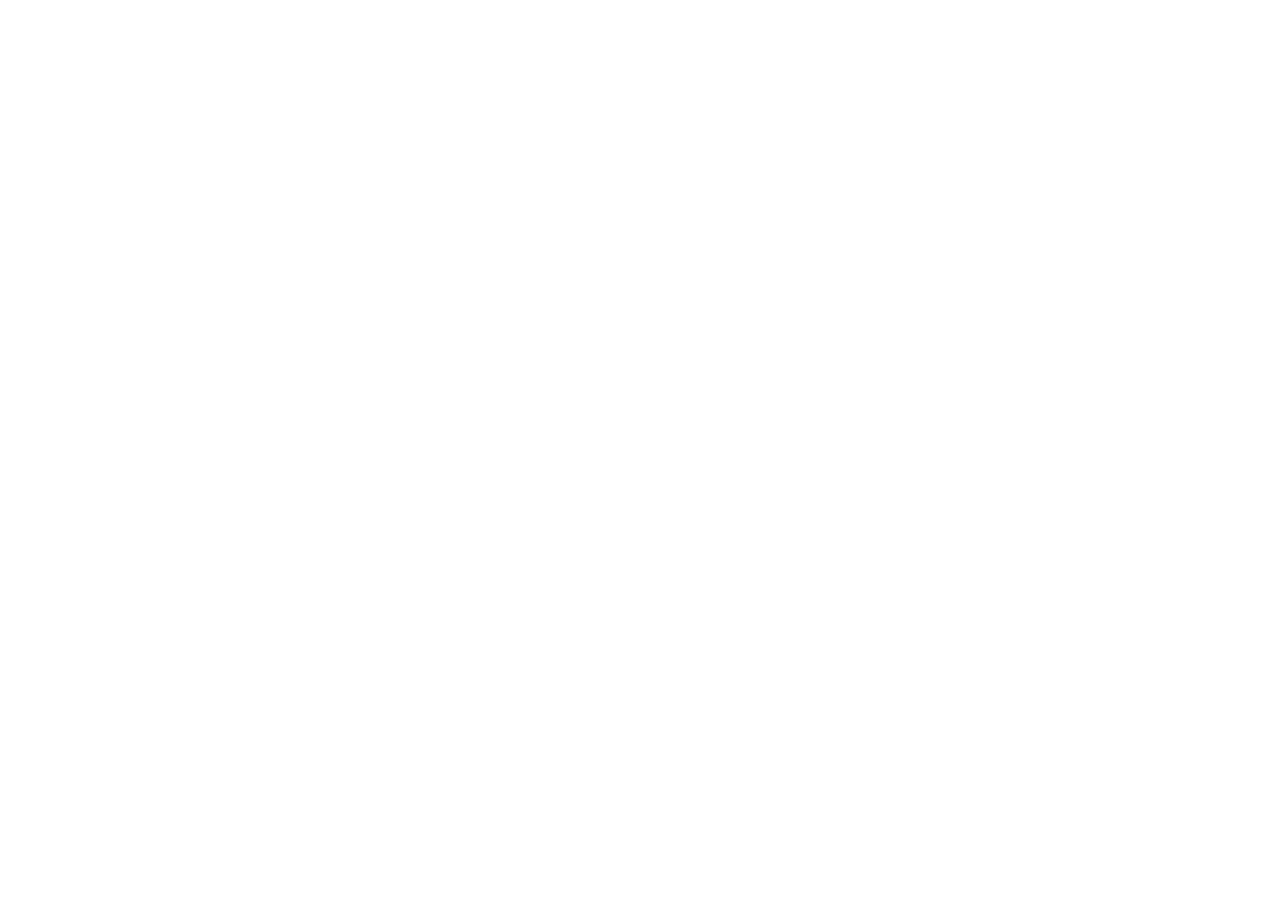
==== index.html @ 0f8b955e "Add files via upload" ====
<!DOCTYPE html>
<html>

<head>
        <title>Alura Plus</title>
        <meta charset="UTF-8">
        <meta name="viewport" content="width=device-width, intial-scale=1">
        <link rel="stylesheet" href="styles.css">
    </head>

    <body></body>

</html>
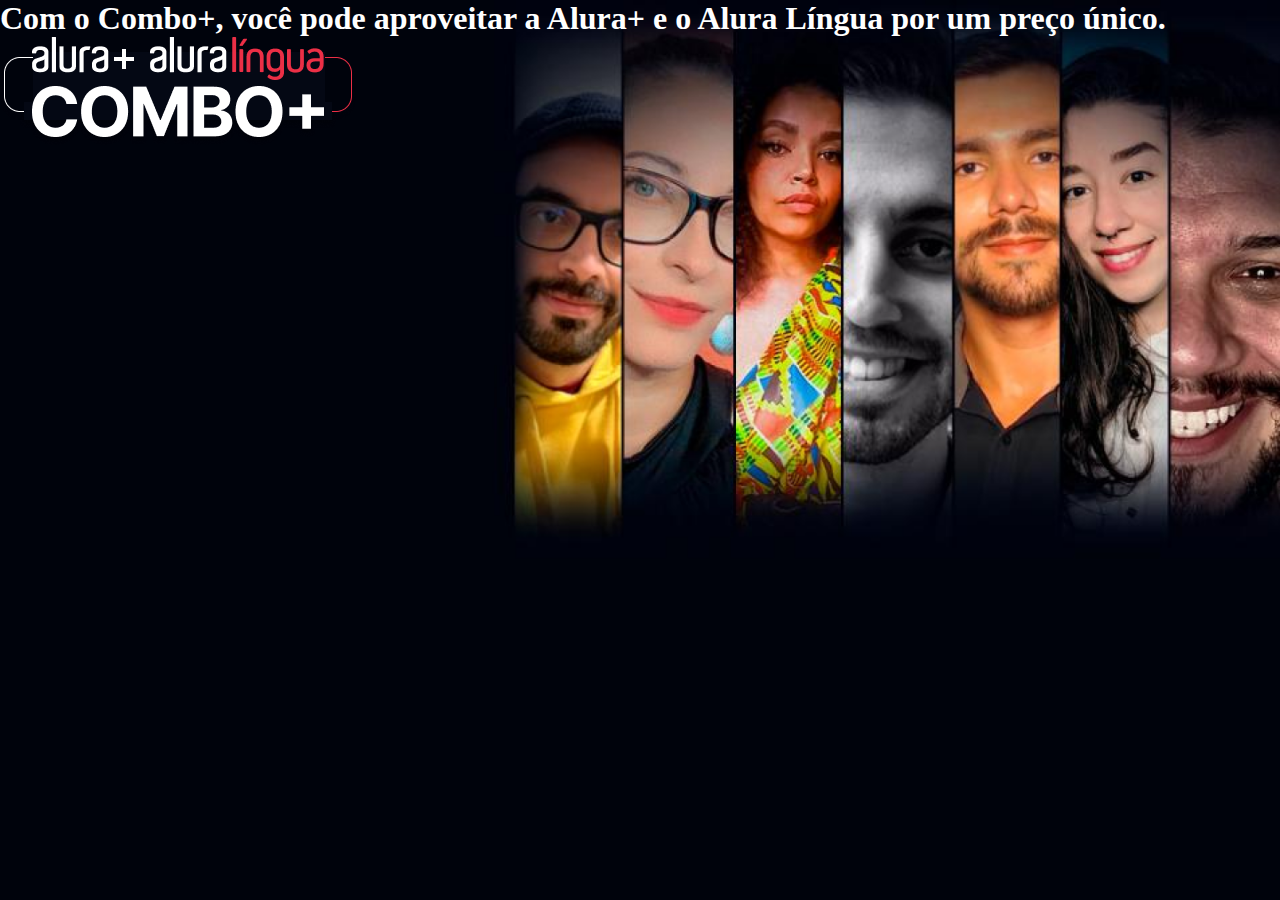
==== commit 73768d66: "Add files via upload" ====
--- a/index.html
+++ b/index.html
@@ -5,9 +5,14 @@
         <title>Alura Plus</title>
         <meta charset="UTF-8">
         <meta name="viewport" content="width=device-width, intial-scale=1">
-        <link rel="stylesheet" href="styles.css">
+        <link rel="stylesheet" href="style.css">
     </head>
 
-    <body></body>
+    <body>
+        <section class="container principal">
+        <h1>Com o Combo+, você pode aproveitar a Alura+ e o Alura Língua por um preço único.</h1>
+        <img src="img/Combo" alt="O combo+ é a junção do alura+ e o alura lingua">
+        </section>
+    </body>
 
 </html>--- a/style.css
+++ b/style.css
@@ -0,0 +1,26 @@
+:root {
+    --branco-principal: #FFFFFF;
+    --cinza-secundario: #C0C0C0;
+    --botao-azul: #167BF7;
+    --cor-de-fundo: #00030C;
+}
+
+body {
+    background-color: var(--cor-de-fundo);
+    color: var(--branco-principal);
+}
+
+*{
+    margin: 0;
+    padding: 0;
+}
+
+.principal {
+    background-image:url("img/Background");
+    background-repeat: no-repeat;
+    background-size: contain;
+}
+
+.container {
+    height: 100vh
+}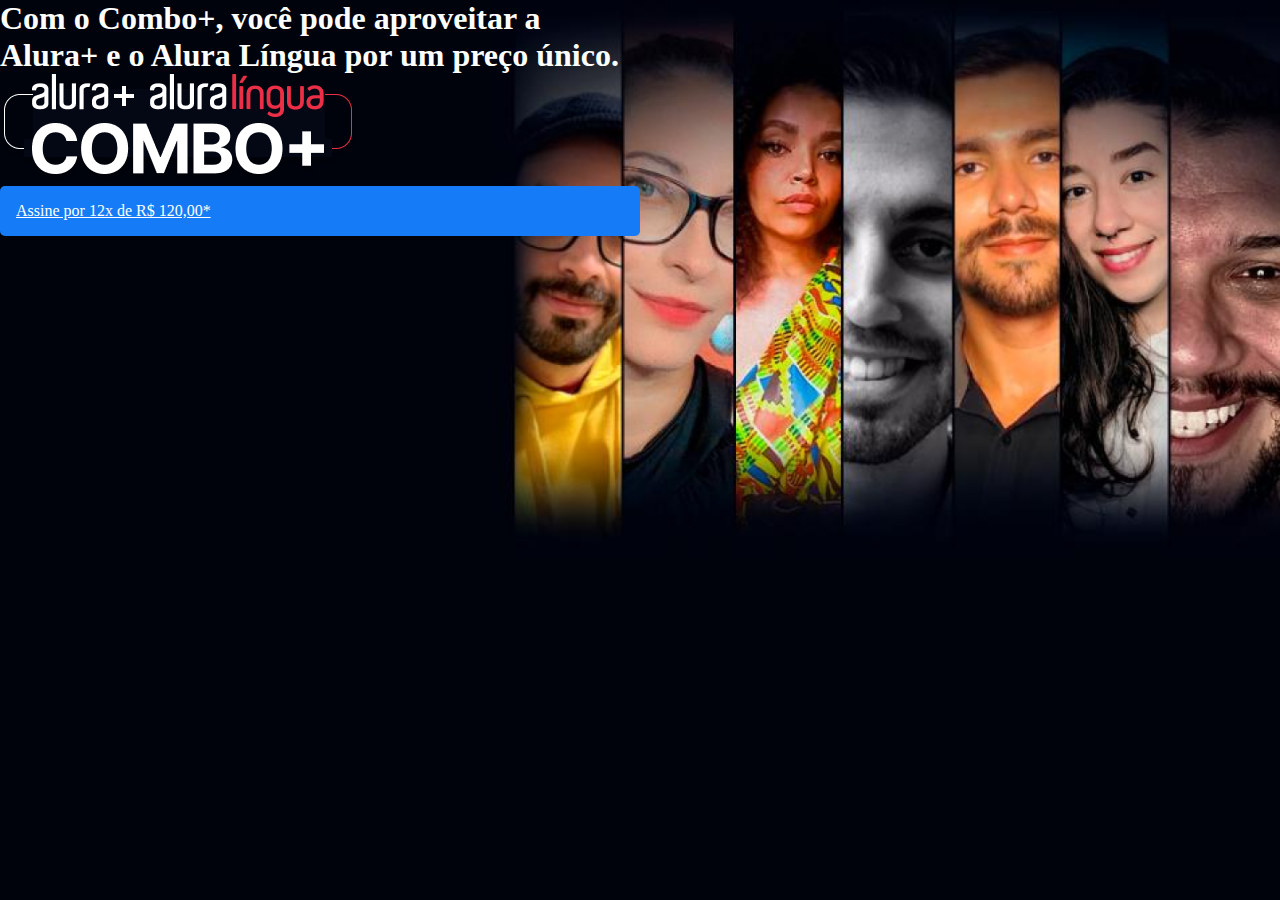
==== commit cb0c177d: "Add files via upload" ====
--- a/index.html
+++ b/index.html
@@ -10,8 +10,11 @@
 
     <body>
         <section class="container principal">
-        <h1>Com o Combo+, você pode aproveitar a Alura+ e o Alura Língua por um preço único.</h1>
-        <img src="img/Combo" alt="O combo+ é a junção do alura+ e o alura lingua">
+        <div>
+            <h1>Com o Combo+, você pode aproveitar a Alura+ e o Alura Língua por um preço único.</h1>
+            <img src="img/Combo" alt="O combo+ é a junção do alura+ e o alura lingua">
+            <a href="www.alura.com.br" class="container_botao">Assine por 12x de R$ 120,00*</a>
+        </div>
         </section>
     </body>
 
--- a/style.css
+++ b/style.css
@@ -22,5 +22,15 @@
 }
 
 .container {
-    height: 100vh
+    height: 100vh;
+    display: grid;
+    grid-template-columns: 50% 50%;
+}
+
+.container_botao {
+    background-color: var(--botao-azul);
+    border-radius: 5px;
+    padding: 1em;
+    color: var(--branco-principal);
+    display: block;
 }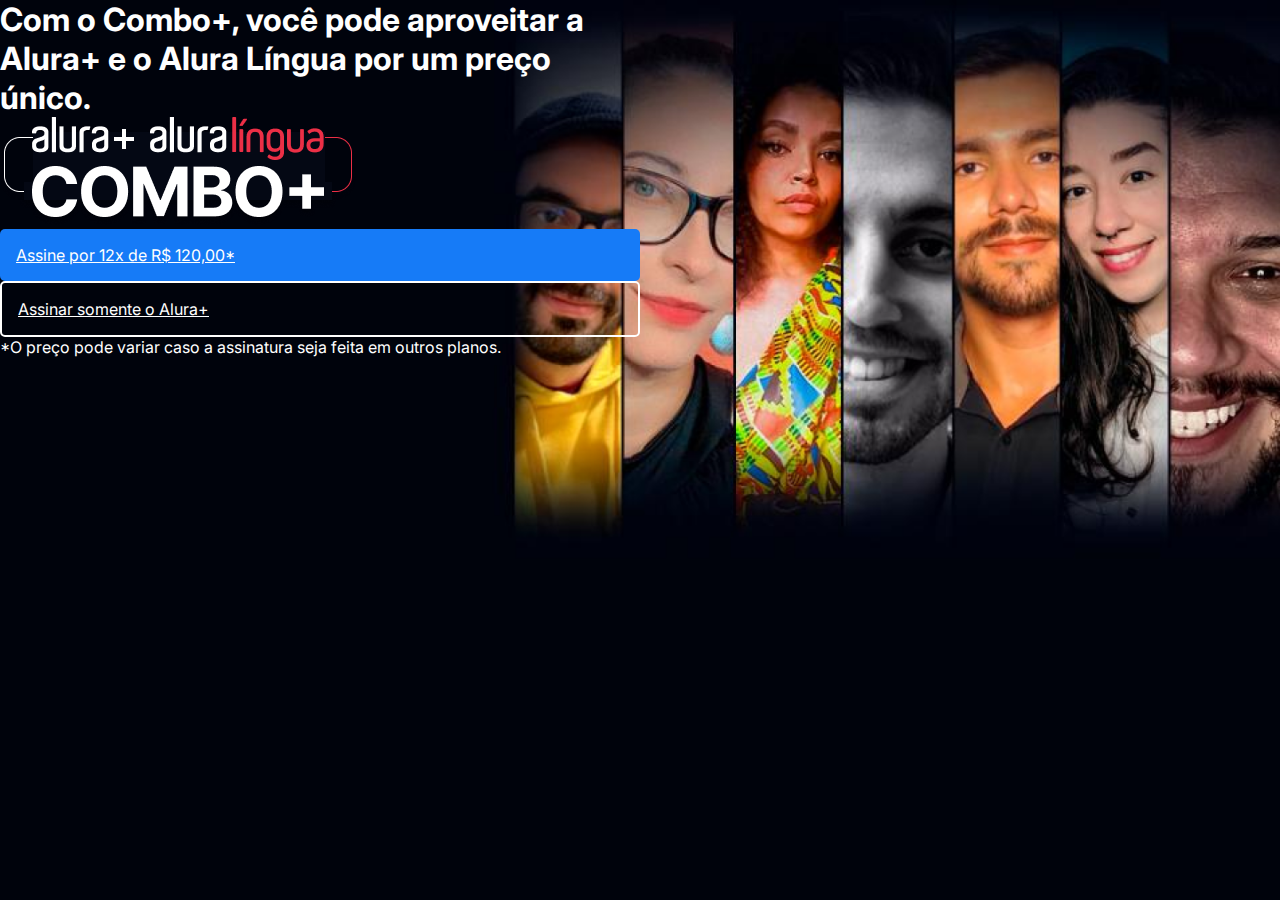
==== commit f1f5a1fc: "Add files via upload" ====
--- a/index.html
+++ b/index.html
@@ -6,6 +6,9 @@
         <meta charset="UTF-8">
         <meta name="viewport" content="width=device-width, intial-scale=1">
         <link rel="stylesheet" href="style.css">
+        <link rel="preconnect" href="https://fonts.googleapis.com">
+        <link rel="preconnect" href="https://fonts.gstatic.com" crossorigin>
+        <link href="https://fonts.googleapis.com/css2?family=Inter:wght@400;700&display=swap" rel="stylesheet">
     </head>
 
     <body>
@@ -14,8 +17,10 @@
             <h1>Com o Combo+, você pode aproveitar a Alura+ e o Alura Língua por um preço único.</h1>
             <img src="img/Combo" alt="O combo+ é a junção do alura+ e o alura lingua">
             <a href="www.alura.com.br" class="container_botao">Assine por 12x de R$ 120,00*</a>
-        </div>
-        </section>
-    </body>
+        <a href="www.alura.com.br" class="container_botao botao_secundario">Assinar somente o Alura+</a>
+        <p class="container_aviso">*O preço pode variar caso a assinatura seja feita em outros planos.</p>
+    </div>
+    </section>
+</body>
 
 </html>--- a/style.css
+++ b/style.css
@@ -3,11 +3,15 @@
     --cinza-secundario: #C0C0C0;
     --botao-azul: #167BF7;
     --cor-de-fundo: #00030C;
+    --fonte-principal: 'Inter';
 }
 
 body {
     background-color: var(--cor-de-fundo);
     color: var(--branco-principal);
+    font-family: var(--fonte-principal);
+    font-size:16px;
+    font-weight: 400;
 }
 
 *{
@@ -33,4 +37,9 @@
     padding: 1em;
     color: var(--branco-principal);
     display: block;
-}+}
+
+.botao_secundario{
+    background-color: transparent;
+    border: 2px solid var(--branco-principal)
+}
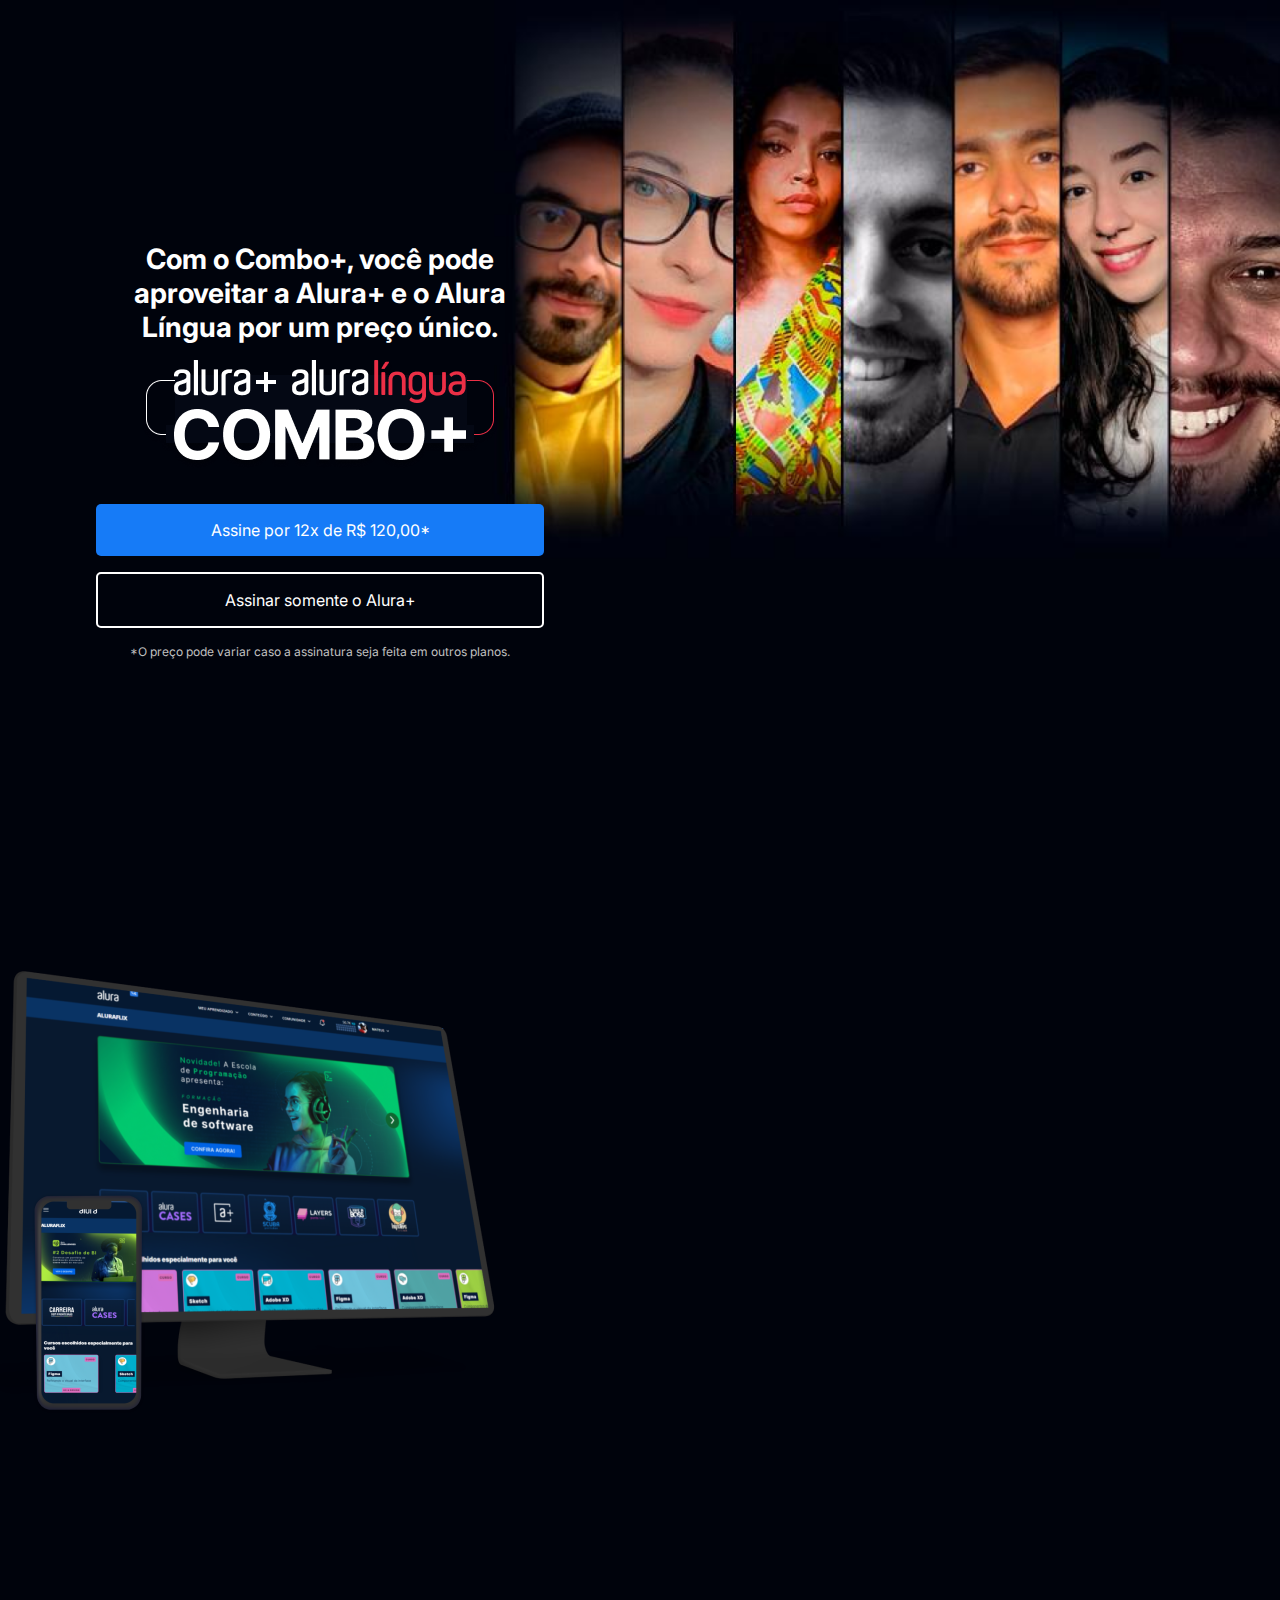
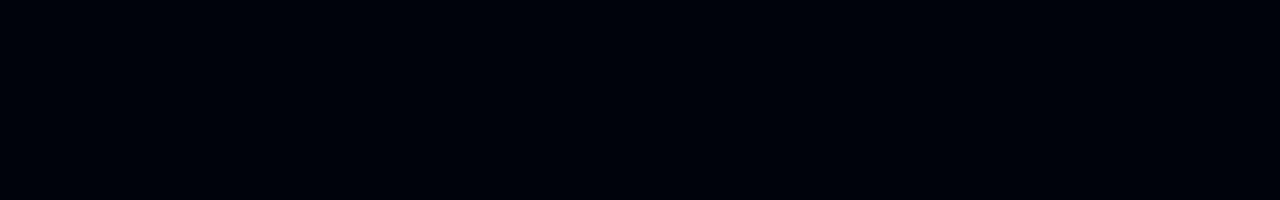
==== commit e64c8408: "Add files via upload" ====
--- a/index.html
+++ b/index.html
@@ -9,18 +9,24 @@
         <link rel="preconnect" href="https://fonts.googleapis.com">
         <link rel="preconnect" href="https://fonts.gstatic.com" crossorigin>
         <link href="https://fonts.googleapis.com/css2?family=Inter:wght@400;700&display=swap" rel="stylesheet">
-    </head>
-
+</head>
     <body>
         <section class="container principal">
-        <div>
-            <h1>Com o Combo+, você pode aproveitar a Alura+ e o Alura Língua por um preço único.</h1>
-            <img src="img/Combo" alt="O combo+ é a junção do alura+ e o alura lingua">
+        <div class="container_caixa">
+            <h1 class="container_titulo">Com o Combo+, você pode aproveitar a Alura+ e o Alura Língua por um preço único.</h1>
+            <img src="img/Combo" alt="O combo+ é a junção do alura+ e o alura lingua" class="container_imagem">
             <a href="www.alura.com.br" class="container_botao">Assine por 12x de R$ 120,00*</a>
         <a href="www.alura.com.br" class="container_botao botao_secundario">Assinar somente o Alura+</a>
         <p class="container_aviso">*O preço pode variar caso a assinatura seja feita em outros planos.</p>
     </div>
     </section>
+
+    <section class="container secundario">
+        <img src="img/Plataformas.png" alt="Um monitor e um celular com alura plus aberto" class="secundario_imagem">
+        <div class="container_descricao">
+            <h2 c></h2>
+        </div> 
+    </section>
 </body>
 
 </html>--- a/style.css
+++ b/style.css
@@ -23,6 +23,8 @@
     background-image:url("img/Background");
     background-repeat: no-repeat;
     background-size: contain;
+    align-items: center;
+    text-align: center;
 }
 
 .container {
@@ -37,9 +39,29 @@
     padding: 1em;
     color: var(--branco-principal);
     display: block;
+    text-decoration: none;
+    margin-bottom: 1em;
 }
 
 .botao_secundario{
     background-color: transparent;
     border: 2px solid var(--branco-principal)
 }
+
+.container_aviso {
+    font-size:12px;
+    color: var(--cinza-secundario);
+}
+
+.container_titulo {
+    font-size: 28px;
+    font-weight: 700;
+}
+
+.container_imagem {
+    margin: 1em 0 2em 0;
+}
+
+.container_caixa {
+    margin: 0 6em;
+}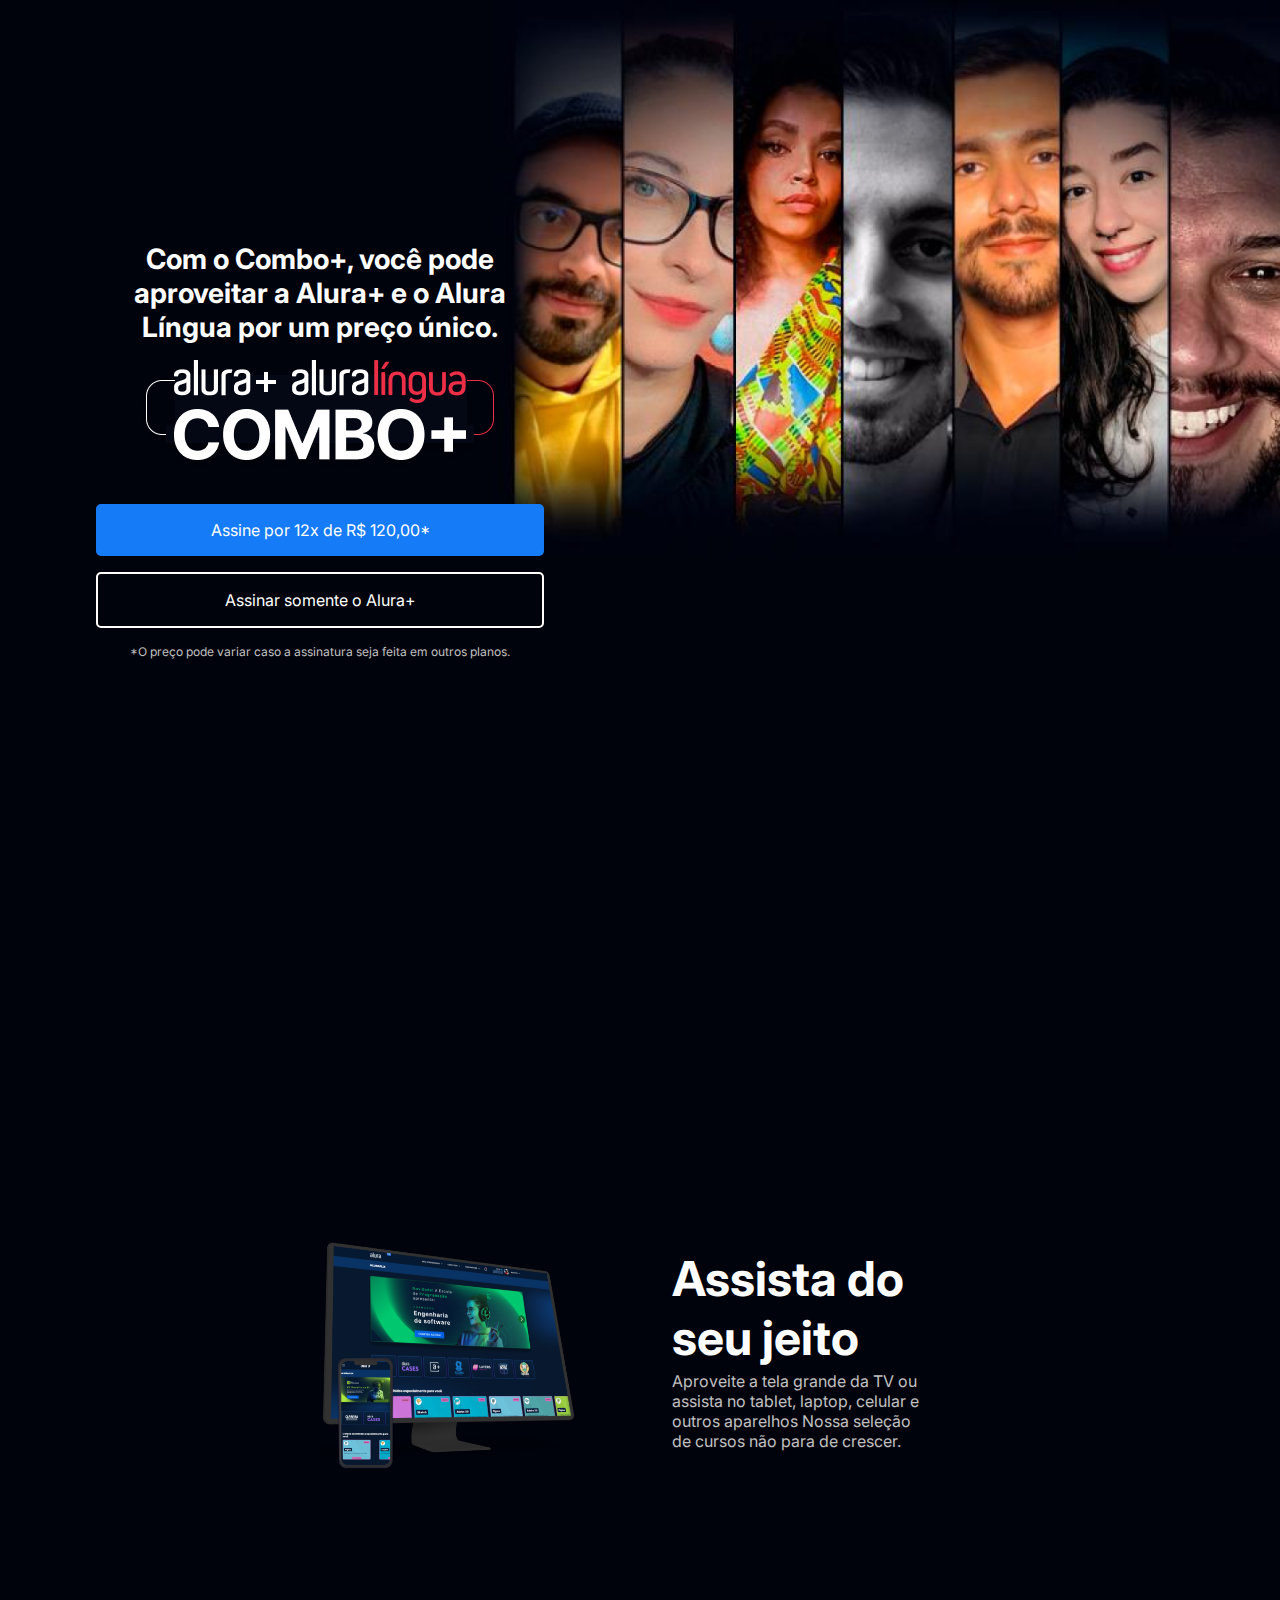
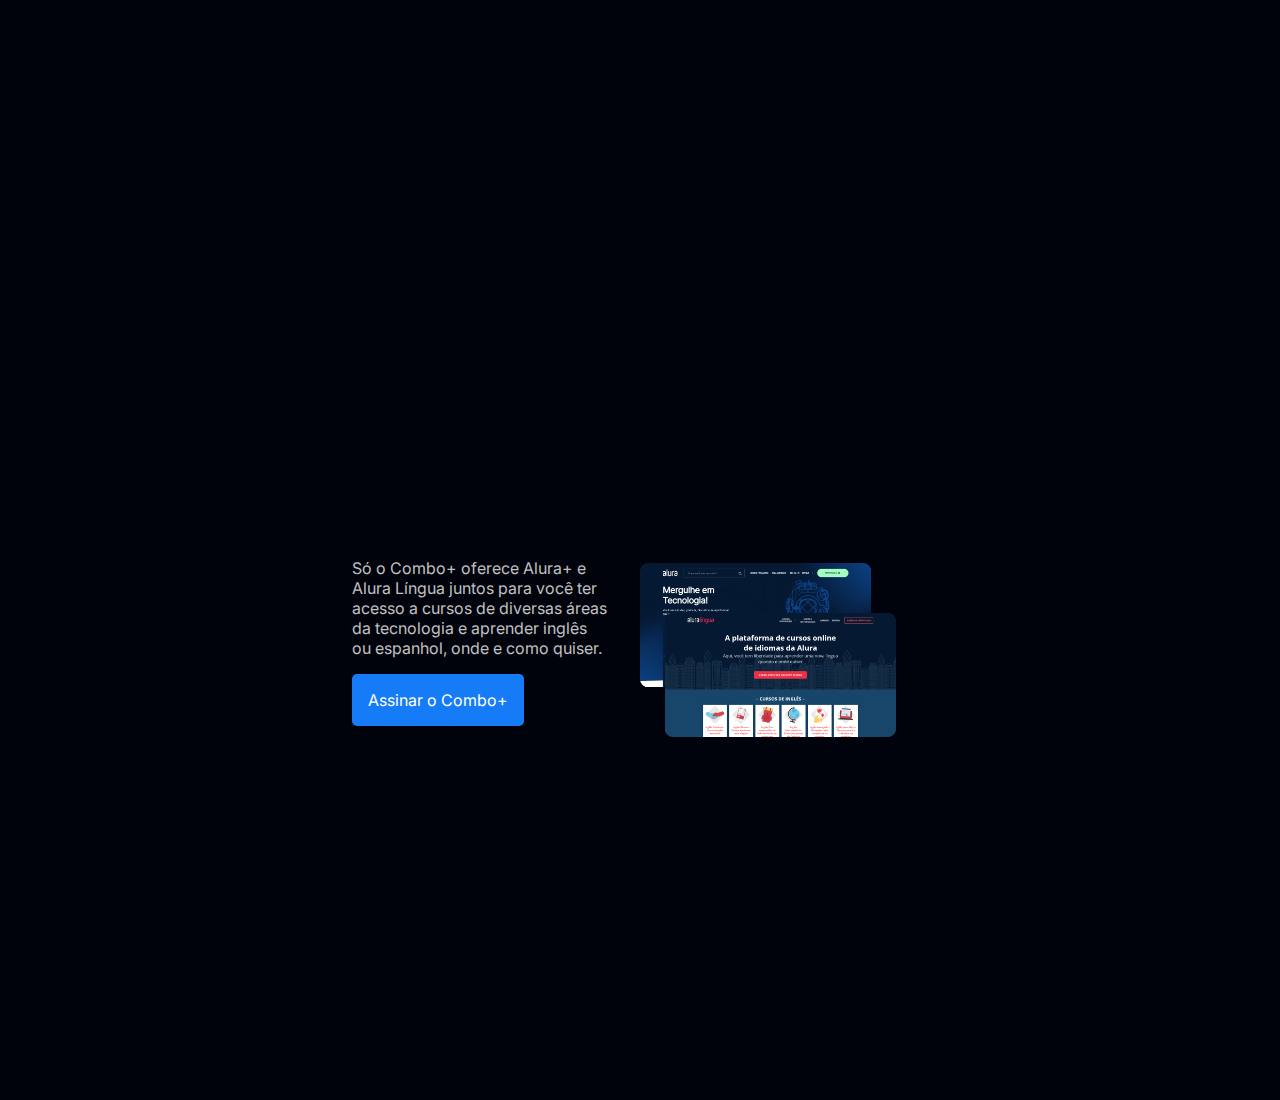
==== commit 5a901649: "Add files via upload" ====
--- a/index.html
+++ b/index.html
@@ -24,9 +24,19 @@
     <section class="container secundario">
         <img src="img/Plataformas.png" alt="Um monitor e um celular com alura plus aberto" class="secundario_imagem">
         <div class="container_descricao">
-            <h2 c></h2>
+            <h2 class="descricao_titulo">Assista do seu jeito</h2>
+            <p class="descricao_texto">Aproveite a tela grande da TV ou assista no tablet, laptop, celular e outros 
+                aparelhos Nossa seleção de cursos não para de crescer.</p>
         </div> 
     </section>
+
+    <section class="container secundario">
+        <div class="container_descricao">
+            <p class="descricao_texto">Só o Combo+ oferece Alura+ e Alura Língua juntos para você ter acesso a cursos de diversas áreas da tecnologia e aprender inglês ou espanhol, onde e como quiser.</p>
+            <a href="www.alura.com.br" class="container_botao secundario_botao">Assinar o Combo+</a>
+        </div>
+        <img src="img/Telas.png" alt="Tela da alura plus e do alura lingua" class="secundario_imagem">
+</section>
 </body>
 
 </html>--- a/style.css
+++ b/style.css
@@ -64,4 +64,33 @@
 
 .container_caixa {
     margin: 0 6em;
+}
+
+.secundario_imagem {
+    width: 80%;
+}
+
+.secundario {
+    align-items: center;
+    margin: 0 20em;
+}
+
+.descricao_titulo {
+    font-weight: 700;
+    font-size: 48px;
+    color: var(--branco-principal);
+    margin-bottom: 0.1em;
+}
+
+.descricao_texto {
+    color: var(--cinza-secundario)
+}
+
+.secundario_botao{
+    display: inline-block;
+    margin-top: 1em;
+}
+
+.container_descricao {
+    padding: 2em;
 }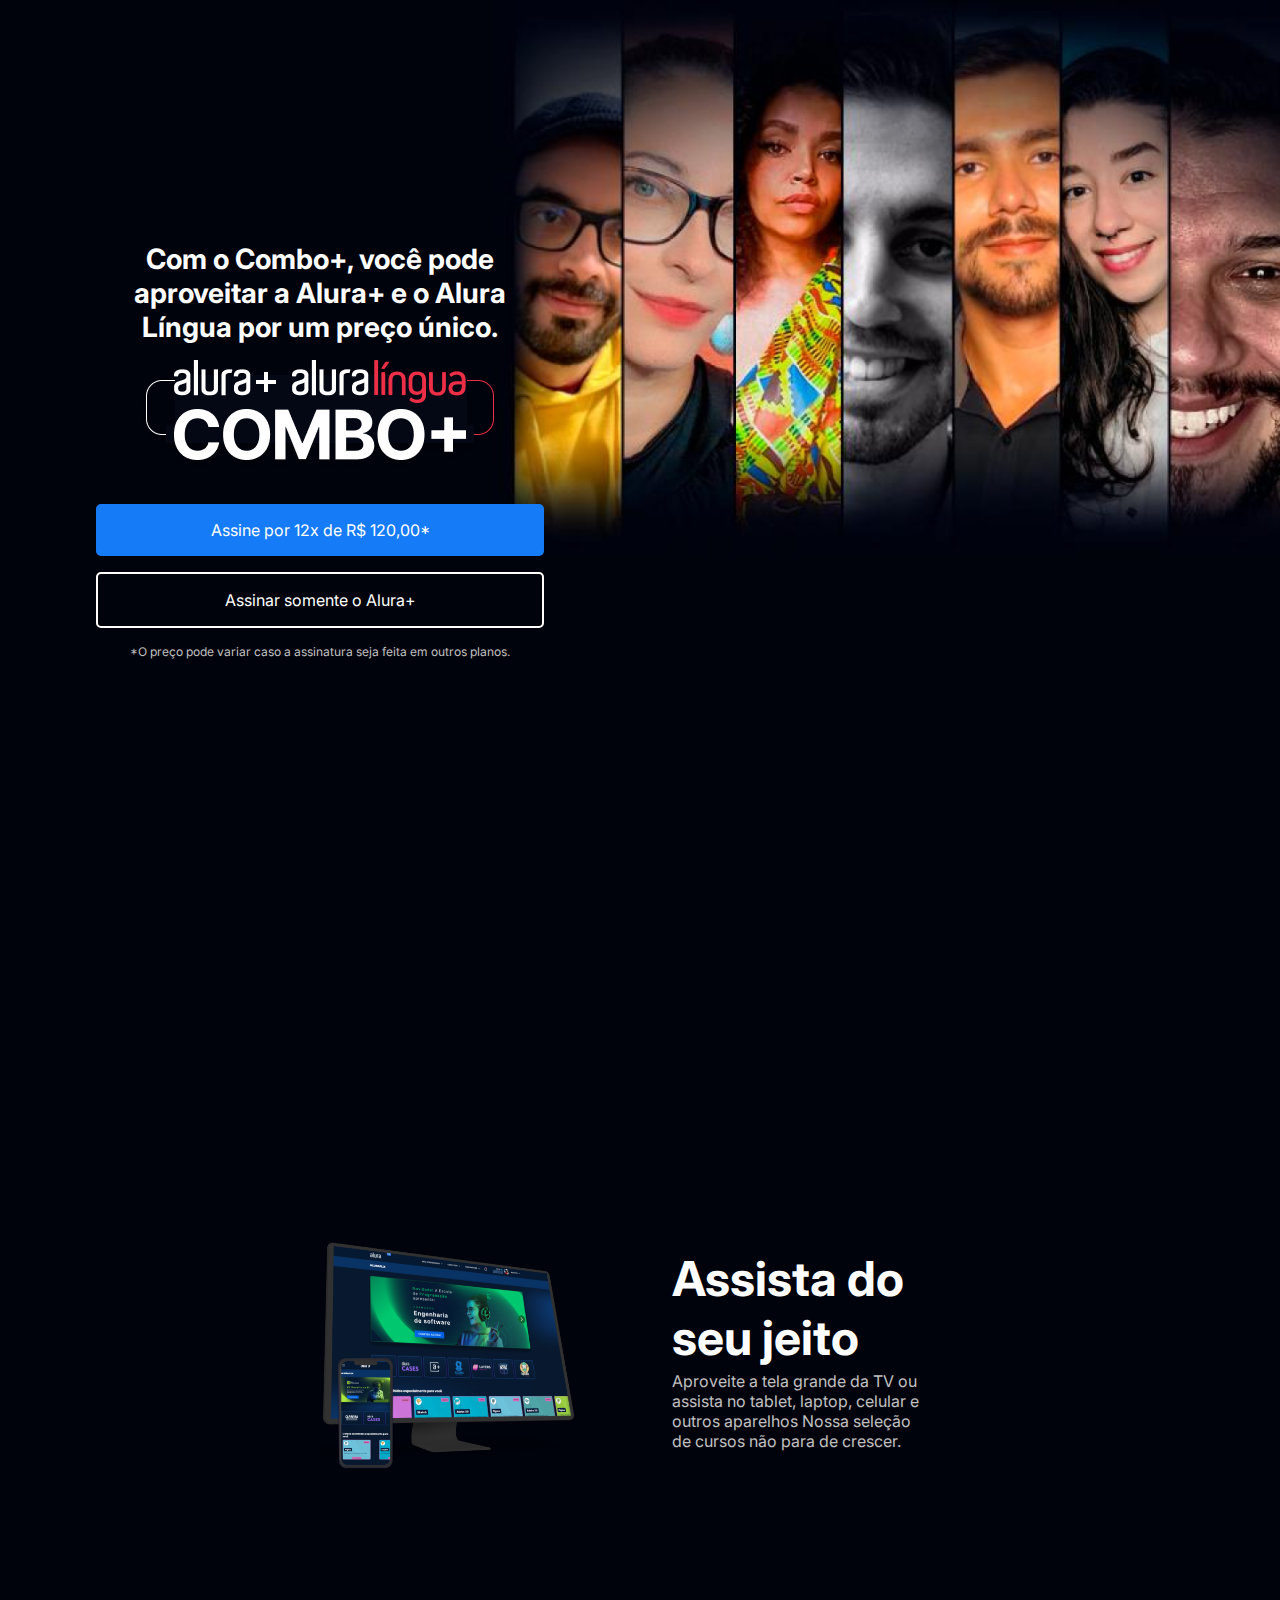
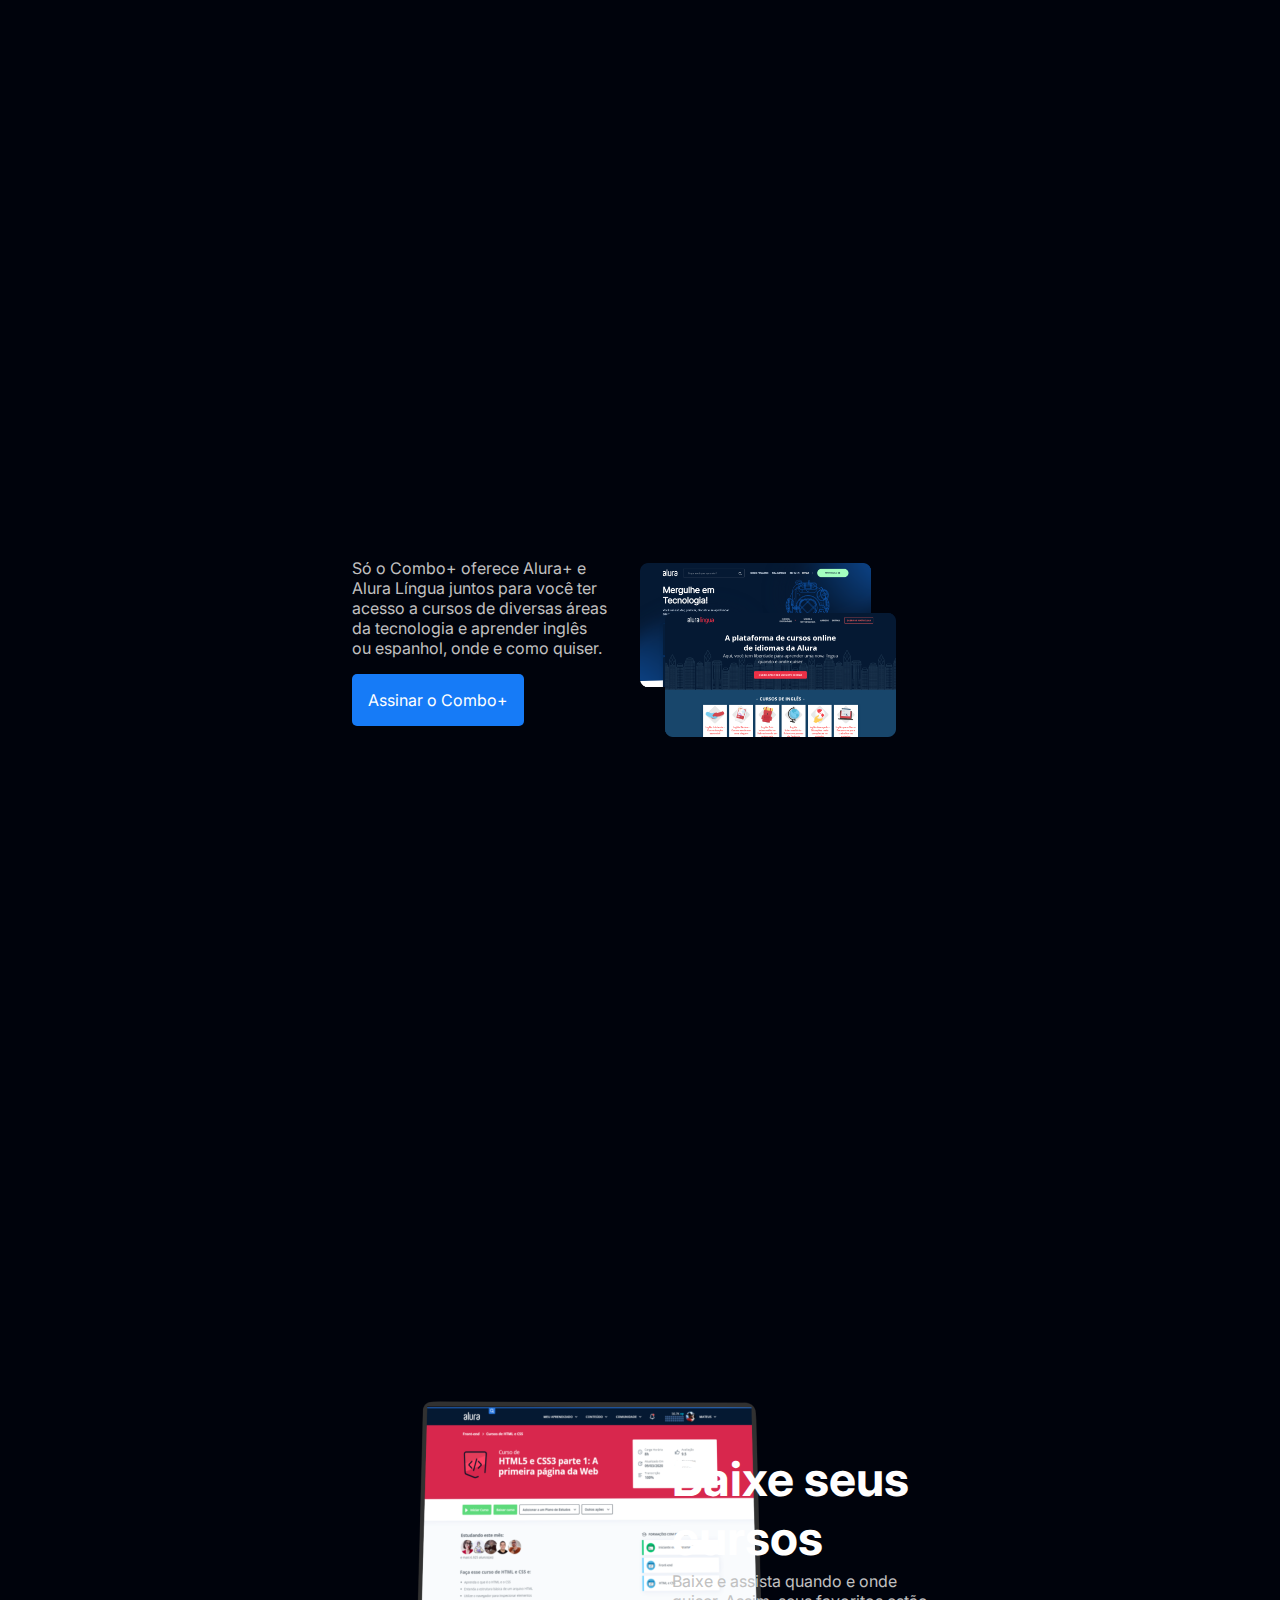
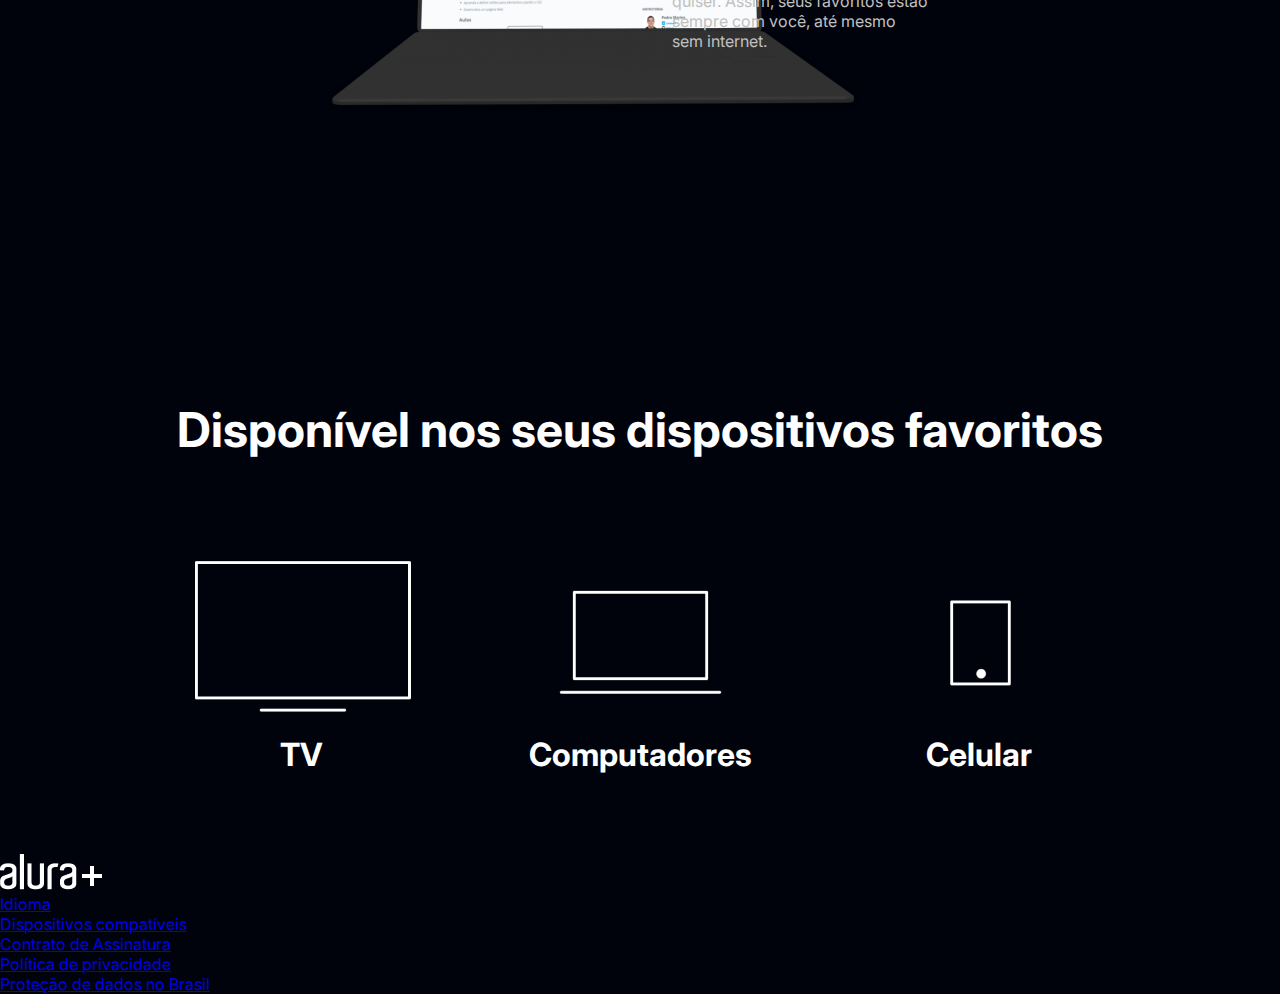
==== commit a5b5eb13: "Add files via upload" ====
--- a/index.html
+++ b/index.html
@@ -32,11 +32,60 @@
 
     <section class="container secundario">
         <div class="container_descricao">
-            <p class="descricao_texto">Só o Combo+ oferece Alura+ e Alura Língua juntos para você ter acesso a cursos de diversas áreas da tecnologia e aprender inglês ou espanhol, onde e como quiser.</p>
+            <p class="descricao_texto">Só o Combo+ oferece Alura+ e Alura Língua juntos para você ter acesso a cursos 
+                de diversas áreas da tecnologia e aprender inglês ou espanhol, onde e como quiser.</p>
             <a href="www.alura.com.br" class="container_botao secundario_botao">Assinar o Combo+</a>
         </div>
         <img src="img/Telas.png" alt="Tela da alura plus e do alura lingua" class="secundario_imagem">
 </section>
+
+<section class="container secundario">
+    <img src="img/Notebook.png" alt="Notebook com a página do curso HTML5 e CSS3 da Alura aberta" class="secundario__imagem">
+  <div class="container_descricao">
+        <h2 class="descricao_titulo">Baixe seus cursos</h2>
+        <p class="descricao_texto">Baixe e assista quando e onde quiser. Assim, seus favoritos estão sempre com você, até mesmo sem internet.</p>
+    </div>
+</section>
+
+<section class="dispositivos">
+    <h2 class="dispositivos_titulo">Disponível nos seus dispositivos favoritos</h2>
+    <ul class="dispositivos_lista">
+        <li>
+            <img src="img/tv.png" alt="ícone de televisão">
+            <h3 class="lista_item">TV</h3>
+        </li>
+        <li>
+            <img src="img/computador.png" alt="ícone de computador">
+            <h3 class="lista_item">Computadores</h3>
+        </li>
+        <li>
+            <img src="img/celular.png" alt="ícone de celular">
+            <h3 class="lista_item">Celular</h3>
+        </li>
+    </ul>
+</section>
+
+<footer class="rodape">
+    <img src="img/Logo.png" alt="Alura+" class="rodape_logo">
+    <ul class="rodape_lista">
+        <li class="lista_link">
+            <a href="#">Idioma</a>
+        </li>
+        <li class="lista_link">
+            <a href="#">Dispositivos compatíveis</a>
+        </li>
+        <li class="lista_link">
+            <a href="#">Contrato de Assinatura</a>
+        </li>
+        <li class="lista_link">
+            <a href="#">Política de privacidade</a>
+        </li>
+        <li class="lista_link">
+            <a href="#">Proteção de dados no Brasil</a>
+    </ul>
+</footer>
+
+
 </body>
 
-</html>+</html>
--- a/style.css
+++ b/style.css
@@ -93,4 +93,25 @@
 
 .container_descricao {
     padding: 2em;
+}
+
+.dispositivos_lista {
+    display: flex;
+    justify-content: center;
+    list-style-type: none;
+    margin: 5em 0;
+}
+
+.dispositivos {
+    text-align: center;
+}
+
+.dispositivos_titulo {
+    font-size: 48px;
+    color: var(--branco-principal);
+}
+
+.lista_item {
+    font-size: 32px;
+    color: var(--branco-principal);
 }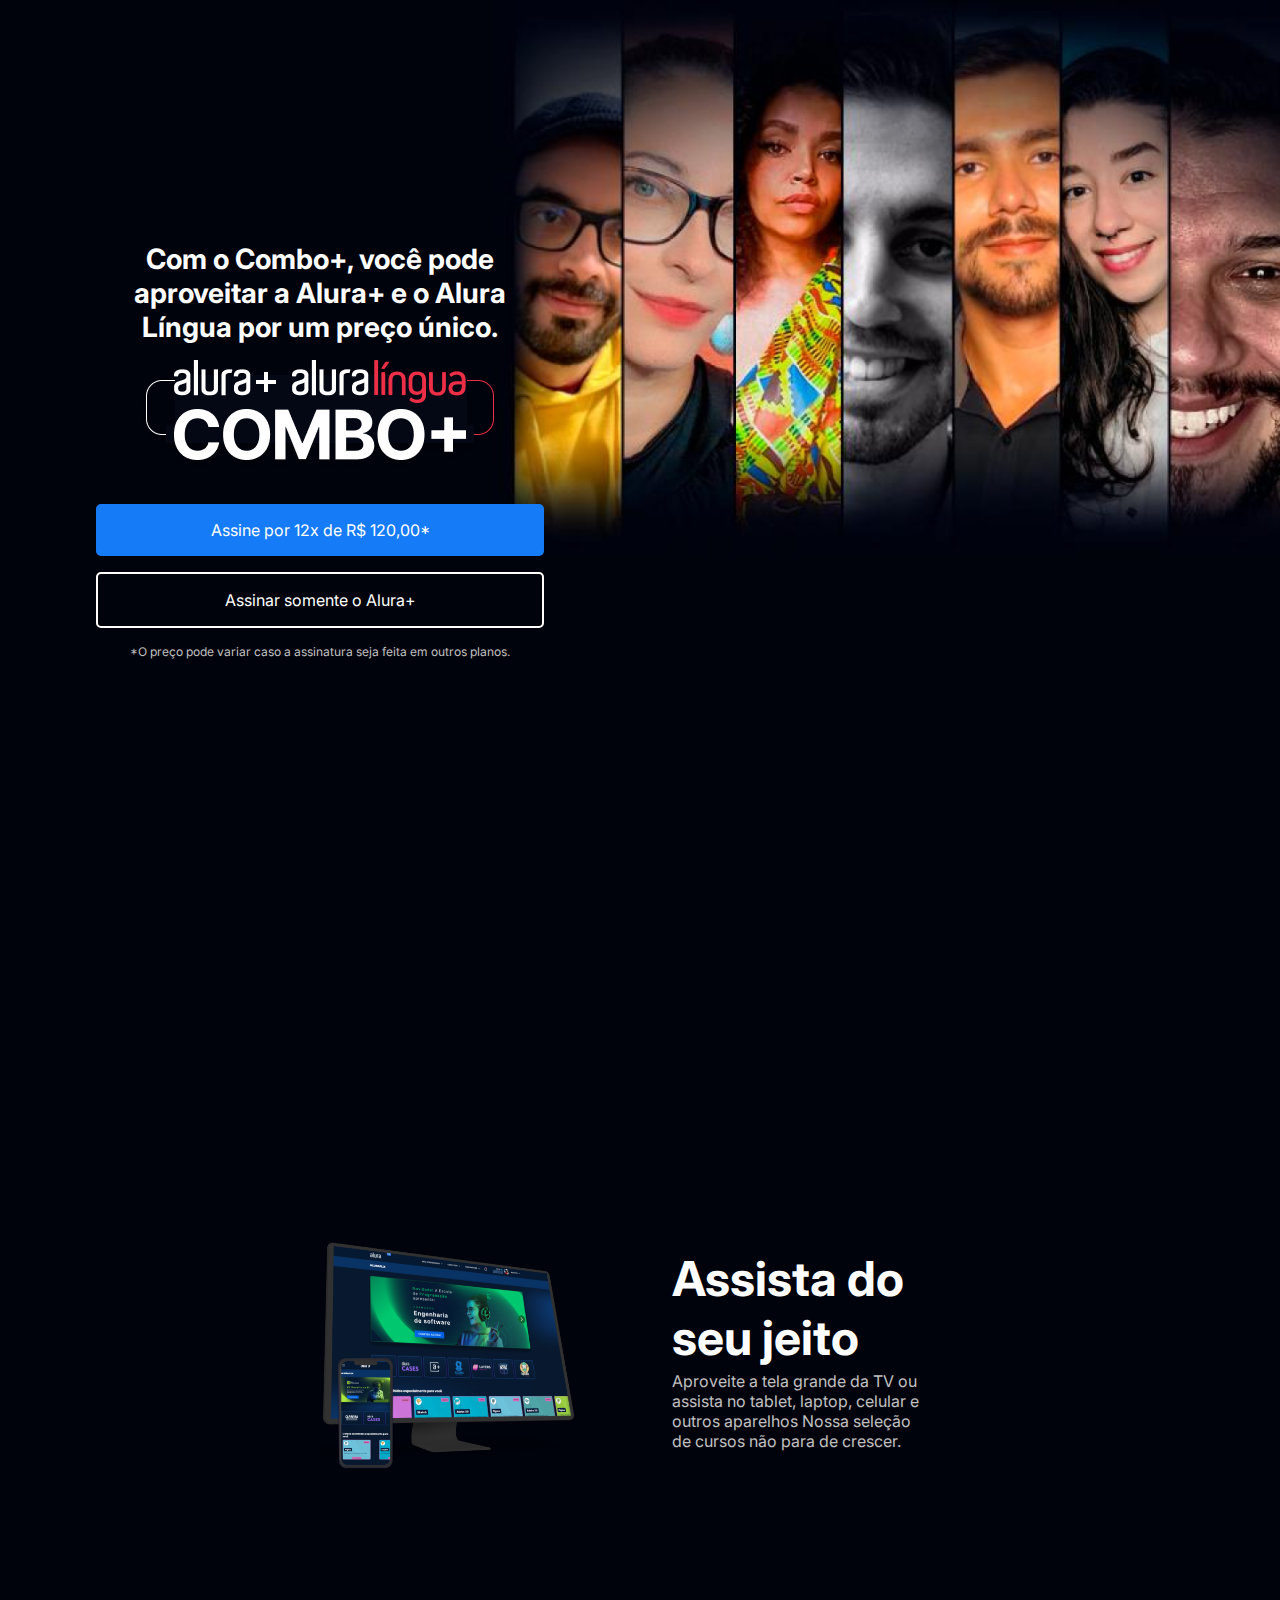
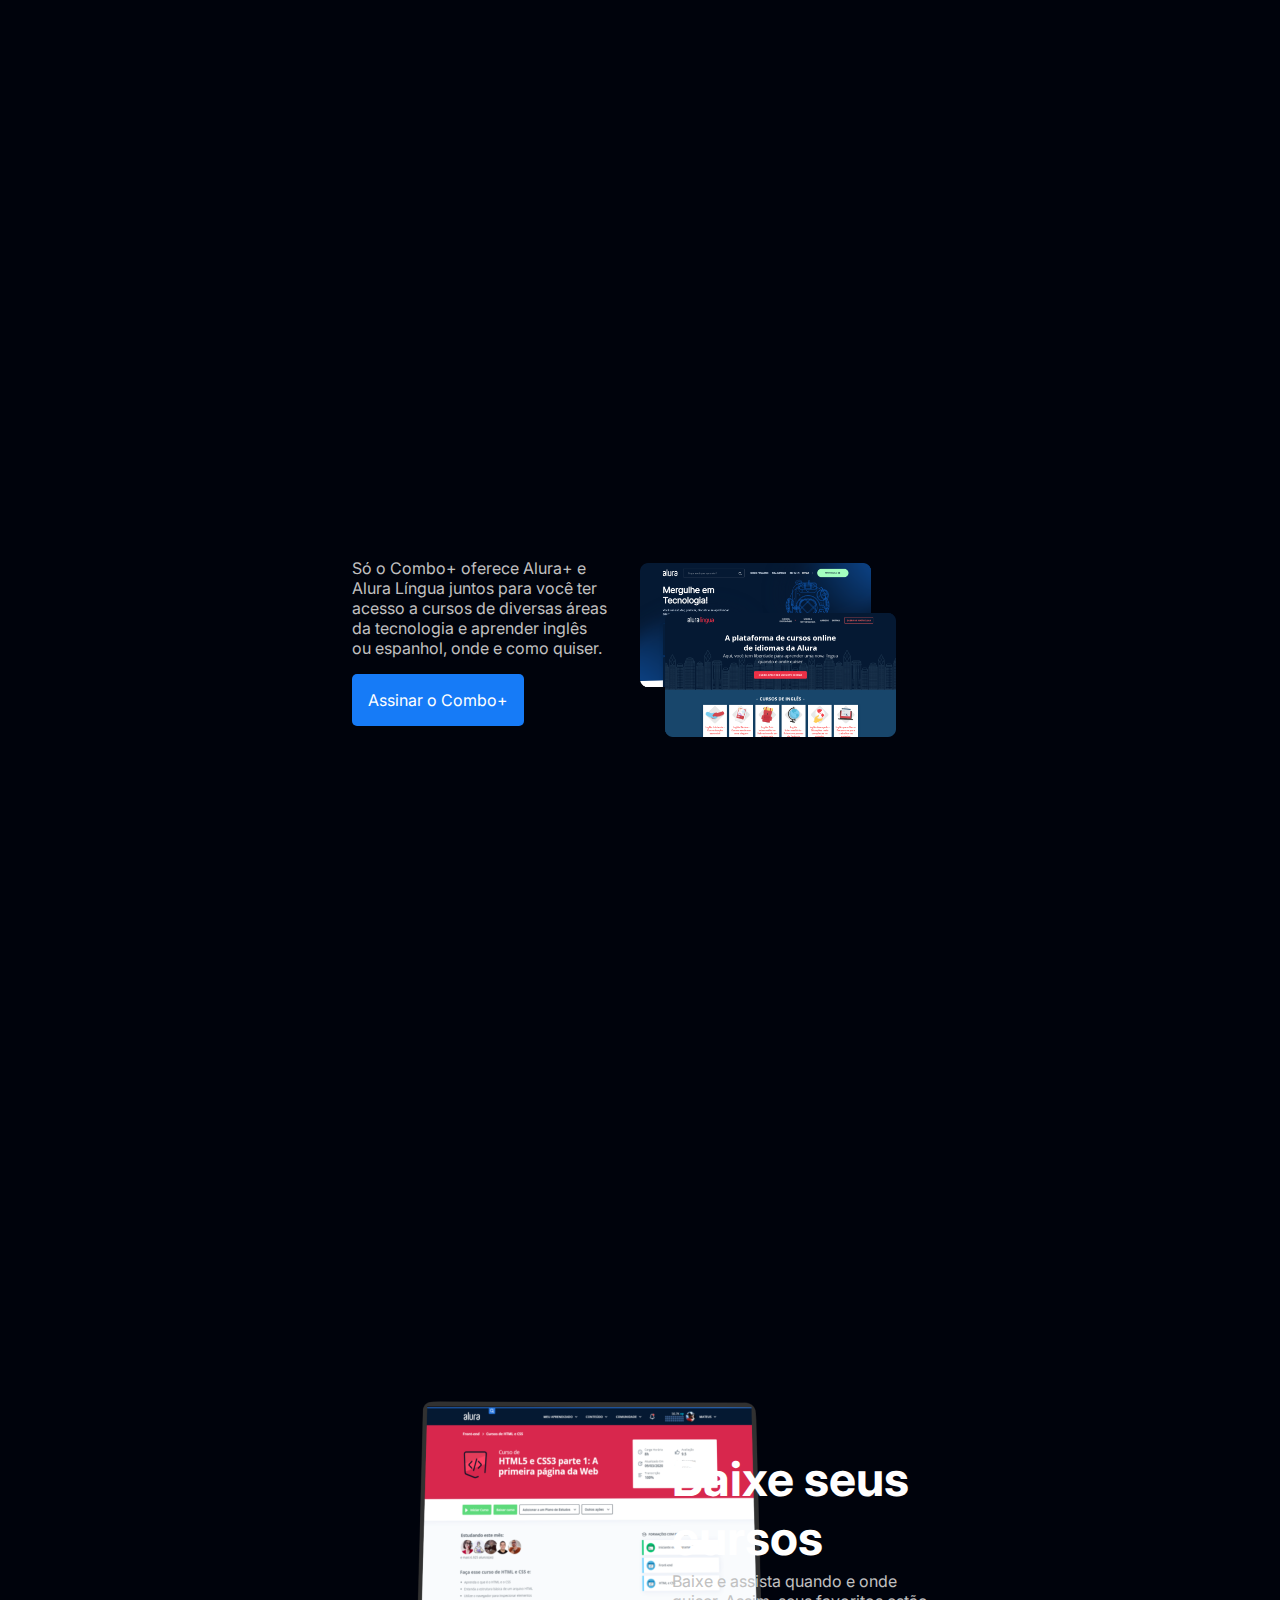
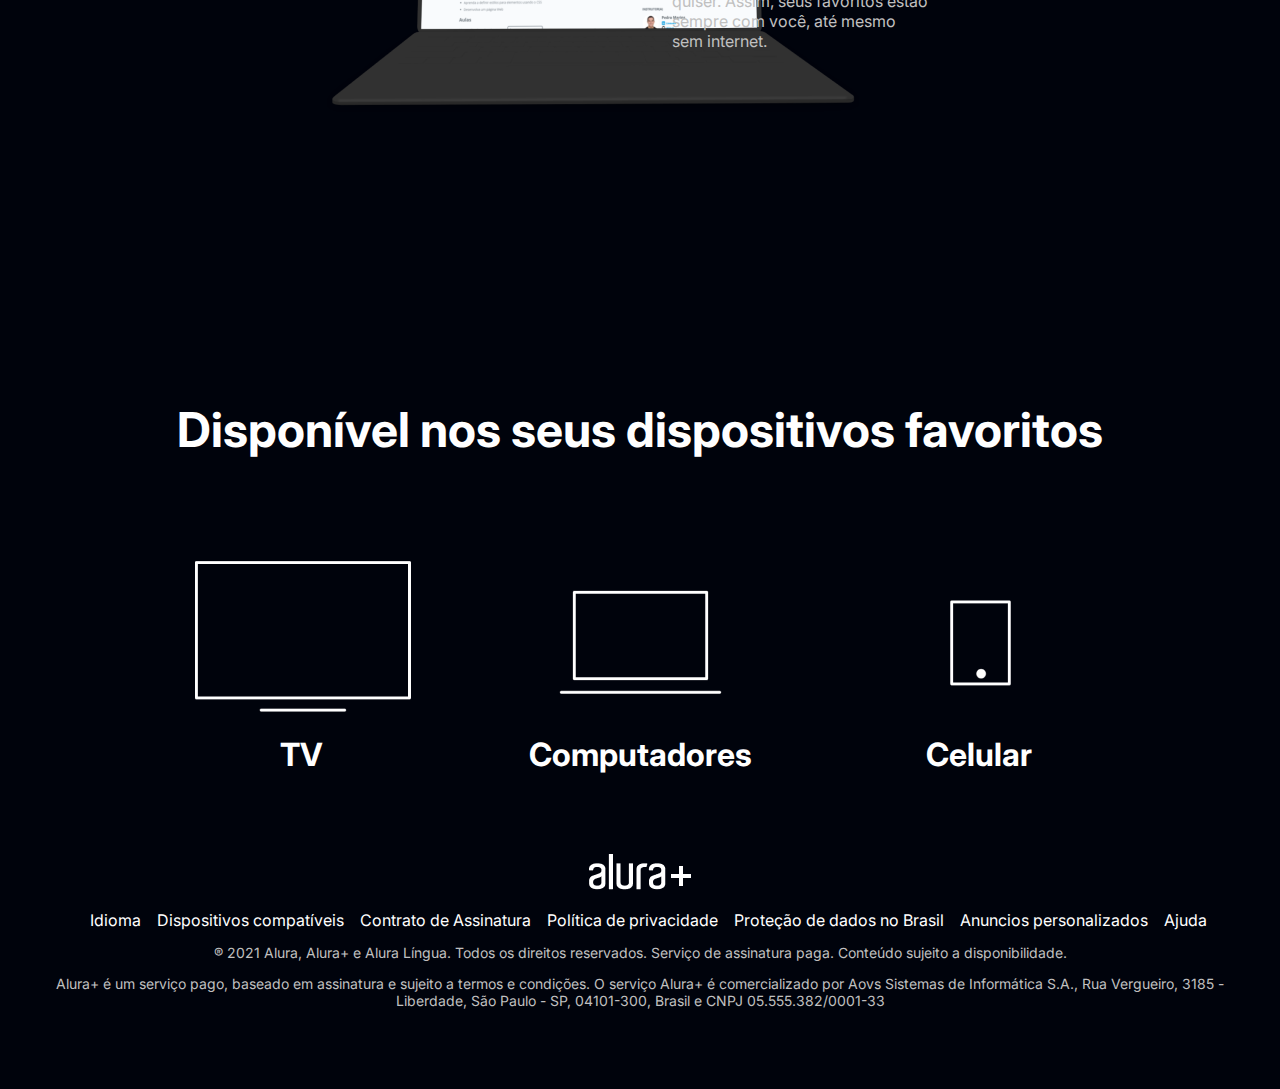
==== commit c73f7619: "Add files via upload" ====
--- a/index.html
+++ b/index.html
@@ -82,9 +82,20 @@
         </li>
         <li class="lista_link">
             <a href="#">Proteção de dados no Brasil</a>
+        </li>
+        <li class="lista_link">
+            <a href="#">Anuncios personalizados</a>
+        </li>
+        <li class="lista_link">
+            <a href="#">Ajuda</a>
+        </li>
     </ul>
+    <p class="rodape_texto">® 2021 Alura, Alura+ e Alura Língua. Todos os direitos reservados. Serviço de
+        assinatura paga. Conteúdo sujeito a disponibilidade.</p>
+    <p class="rodape_texto">Alura+ é um serviço pago, baseado em assinatura e sujeito a termos e condições. O
+        serviço Alura+ é comercializado por Aovs Sistemas de Informática S.A., Rua Vergueiro, 3185 - Liberdade, São
+        Paulo - SP, 04101-300, Brasil e CNPJ 05.555.382/0001-33</p>
 </footer>
-
 
 </body>
 
--- a/style.css
+++ b/style.css
@@ -114,4 +114,41 @@
 .lista_item {
     font-size: 32px;
     color: var(--branco-principal);
+}
+
+.rodape {
+    text-align: center;
+    margin: 5em 3em;
+}
+
+.rodape_lista {
+    display: flex;
+    justify-content: center;
+    list-style-type: none;
+    margin-top: 1em;
+}
+
+.lista_link a{
+    text-decoration: none;
+    color: var(--branco-principal);
+    margin-left: 1em;
+}
+
+.rodape_texto {
+    margin: 1em 0;
+    color: var(--cinza-secundario);
+    font-size: 14px;
+}
+
+.lista_link a:hover {
+    color: var(--botao-azul);
+}
+
+.lista_link a:active {
+    color: purple;
+}
+
+.container_botao:hover {
+    background-color: var(--botao-azul-efeito);
+    color: var(--cor-de-fundo);
 }